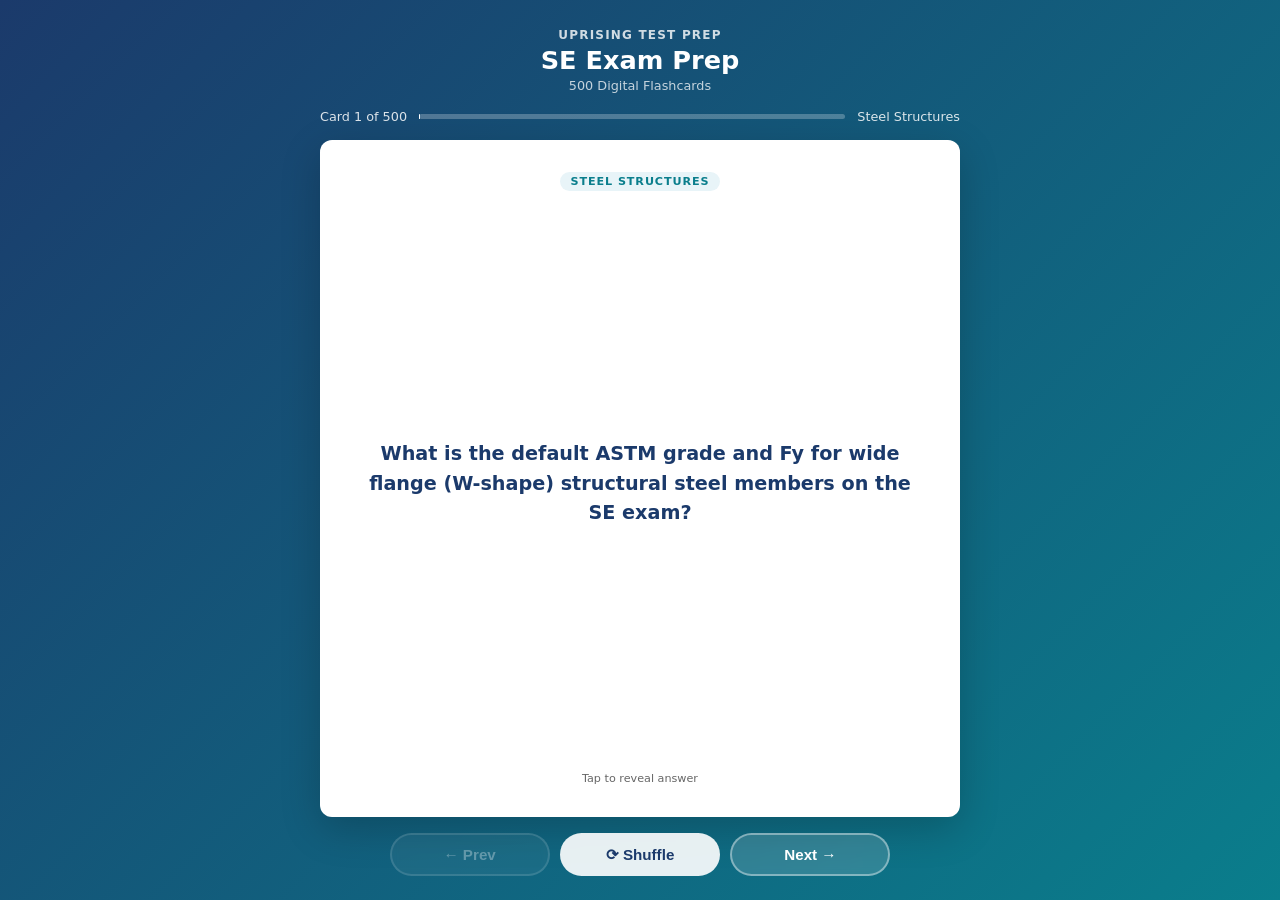
==== flashcards/index.html @ 805be584 "Deploy SE exam" ====
<!DOCTYPE html>
<html lang="en">
<head>
  <meta charset="UTF-8">
  <meta name="viewport" content="width=device-width, initial-scale=1.0">
  <title>SE Exam Prep — Flashcards</title>
  <style>
    :root {
      --blue:   #1B3A6B;
      --teal:   #0A7E8C;
      --ltblue: #E8F4F8;
      --white:  #FFFFFF;
      --text:   #1A1A1A;
      --muted:  #666;
      --radius: 12px;
    }
    * { box-sizing: border-box; margin: 0; padding: 0; }
    html, body { height: 100%; }
    body {
      font-family: 'Segoe UI', system-ui, sans-serif;
      background: linear-gradient(135deg, var(--blue) 0%, var(--teal) 100%);
      min-height: 100dvh;
      display: flex;
      flex-direction: column;
      align-items: center;
      padding: 1.25rem 1rem 1rem;
      gap: 0.75rem;
      overflow-x: hidden;
    }
    header { text-align: center; color: #fff; flex-shrink: 0; }
    header .brand { font-size: 0.75rem; font-weight: 700; letter-spacing: 0.1em; opacity: 0.8; text-transform: uppercase; }
    header h1 { font-size: 1.3rem; font-weight: 800; margin-top: 0.2rem; }
    header .subtitle { font-size: 0.8rem; opacity: 0.75; margin-top: 0.15rem; }
    #progress-info {
      display: flex; align-items: center; gap: 0.75rem;
      color: rgba(255,255,255,0.85); font-size: 0.8rem;
      flex-shrink: 0; width: 100%; max-width: 640px;
    }
    #progress-bar-track {
      flex: 1; background: rgba(255,255,255,0.25);
      border-radius: 4px; height: 5px;
    }
    #progress-bar-fill { height: 100%; background: #fff; border-radius: 4px; transition: width 0.3s; }
    .card-scene {
      width: 100%; max-width: 640px;
      perspective: 1200px;
      cursor: pointer;
      flex: 1; min-height: 0;
      display: flex; flex-direction: column;
    }
    .card-inner {
      position: relative; width: 100%;
      flex: 1; min-height: 0;
      transition: transform 0.55s cubic-bezier(.4,0,.2,1);
      transform-style: preserve-3d;
    }
    .card-scene.flipped .card-inner { transform: rotateY(180deg); }
    .card-face {
      position: absolute; inset: 0;
      backface-visibility: hidden; -webkit-backface-visibility: hidden;
      border-radius: var(--radius);
      display: flex; flex-direction: column;
      padding: 1.5rem 1.75rem;
      box-shadow: 0 12px 40px rgba(0,0,0,0.2);
      overflow: hidden;
    }
    .card-front { background: var(--white); align-items: center; justify-content: center; }
    .card-back  { background: var(--ltblue); transform: rotateY(180deg); }
    .card-badge {
      font-size: 0.7rem; font-weight: 700; text-transform: uppercase;
      letter-spacing: 0.08em;
      background: var(--ltblue); color: var(--teal);
      padding: 0.2rem 0.65rem; border-radius: 20px;
      margin-bottom: 0.85rem; flex-shrink: 0;
    }
    .card-back .card-badge { background: rgba(10,126,140,0.12); }
    .card-front .q-text {
      font-size: 1.1rem; font-weight: 600; color: var(--blue); line-height: 1.55;
      text-align: center; overflow-y: auto; flex: 1;
      display: flex; align-items: center; justify-content: center;
      scrollbar-width: thin; scrollbar-color: rgba(27,58,107,0.3) transparent;
    }
    .card-back .a-label { font-size: 0.7rem; font-weight: 700; color: var(--teal); text-transform: uppercase; letter-spacing: 0.08em; margin-bottom: 0.4rem; flex-shrink: 0; }
    .card-back .a-text  {
      font-size: 0.975rem; color: var(--text); line-height: 1.65;
      overflow-y: auto; flex: 1; min-height: 0; padding-right: 4px;
      scrollbar-width: thin; scrollbar-color: rgba(10,126,140,0.4) transparent;
    }
    .card-back .a-text::-webkit-scrollbar { width: 4px; }
    .card-back .a-text::-webkit-scrollbar-track { background: transparent; }
    .card-back .a-text::-webkit-scrollbar-thumb { background: rgba(10,126,140,0.4); border-radius: 4px; }
    .tap-hint { flex-shrink: 0; margin-top: 0.6rem; font-size: 0.7rem; color: var(--muted); text-align: center; }
    .card-back .tap-hint { color: var(--teal); opacity: 0.7; }
    .controls {
      display: flex; gap: 0.65rem; flex-wrap: nowrap;
      justify-content: center; flex-shrink: 0;
      width: 100%; max-width: 640px;
      padding-bottom: env(safe-area-inset-bottom, 0px);
    }
    .btn {
      padding: 0.6rem 1.2rem; border-radius: 50px;
      border: 2px solid rgba(255,255,255,0.4);
      background: rgba(255,255,255,0.15); color: #fff;
      font-weight: 700; font-size: 0.875rem; cursor: pointer;
      transition: all 0.2s; backdrop-filter: blur(4px);
      white-space: nowrap; flex: 1; max-width: 160px;
    }
    .btn:hover { background: rgba(255,255,255,0.3); border-color: rgba(255,255,255,0.7); }
    .btn:active { transform: scale(0.96); }
    .btn:disabled { opacity: 0.35; cursor: not-allowed; }
    .btn.btn-primary { background: rgba(255,255,255,0.9); color: var(--blue); border-color: transparent; }
    .btn.btn-primary:hover { background: #fff; }
    #loading { color: rgba(255,255,255,0.8); font-size: 1rem; text-align: center; padding: 3rem; flex: 1; }
    @media (min-width: 768px) {
      body { padding: 1.75rem 1.5rem 1.5rem; gap: 1rem; }
      header h1 { font-size: 1.6rem; }
      .card-face { padding: 2rem 2.5rem; }
      .card-front .q-text { font-size: 1.2rem; }
      .card-back .a-text { font-size: 1.05rem; }
      .btn { font-size: 0.95rem; padding: 0.65rem 1.4rem; }
    }
    @media (max-width: 380px) {
      body { padding: 0.75rem; gap: 0.5rem; }
      header .brand { font-size: 0.65rem; }
      header h1 { font-size: 1.1rem; }
      header .subtitle { display: none; }
      .card-face { padding: 1rem 1.1rem; }
      .card-front .q-text { font-size: 0.975rem; }
      .card-back .a-text { font-size: 0.875rem; }
      .btn { font-size: 0.8rem; padding: 0.5rem 0.75rem; }
    }
  </style>
</head>
<body>
<header>
  <div class="brand">Uprising Test Prep</div>
  <h1>SE Exam Prep</h1>
  <div class="subtitle">500 Digital Flashcards</div>
</header>
<div id="progress-info">
  <span id="card-counter">Card 1 of 500</span>
  <div id="progress-bar-track"><div id="progress-bar-fill" style="width:0%"></div></div>
  <span id="domain-label"></span>
</div>
<div id="loading">Loading flashcards...</div>
<div class="card-scene" id="card-scene" style="display:none" onclick="flipCard()">
  <div class="card-inner" id="card-inner">
    <div class="card-face card-front">
      <div class="card-badge" id="front-badge"></div>
      <div class="q-text" id="q-text"></div>
      <div class="tap-hint">Tap to reveal answer</div>
    </div>
    <div class="card-face card-back">
      <div class="card-badge" id="back-badge">Answer</div>
      <div class="a-label">Answer</div>
      <div class="a-text" id="a-text"></div>
      <div class="tap-hint">Tap to flip back</div>
    </div>
  </div>
</div>
<div class="controls" id="controls" style="display:none">
  <button class="btn" id="prev-btn" onclick="event.stopPropagation();move(-1)" disabled>&#8592; Prev</button>
  <button class="btn btn-primary" onclick="event.stopPropagation();shuffleCards()">&#10227; Shuffle</button>
  <button class="btn" id="next-btn" onclick="event.stopPropagation();move(1)">Next &#8594;</button>
</div>
<script>
const DOMAIN_LABELS = {
  steel_structures: "Steel Structures",
  concrete_structures: "Concrete Structures",
  wood_structures: "Wood Structures",
  masonry_structures: "Masonry Structures",
  foundations_and_retaining_structures: "Foundations and Retaining Structures",
  loads_lateral_earth_pressure_and_analysis_methods: "Loads Lateral Earth Pressure and Analysis Methods",
  connections_and_joints: "Connections and Joints",
  conceptual_design_project_planning_and_documentation: "Conceptual Design Project Planning and Documentation",
};
let cards   = [];
let current = 0;
async function init() {
  try {
    const res = await fetch('flashcards.json');
    if (!res.ok) throw new Error('Network error');
    cards = await res.json();
    document.getElementById('loading').style.display    = 'none';
    document.getElementById('card-scene').style.display = 'flex';
    document.getElementById('controls').style.display   = 'flex';
    show();
  } catch (e) {
    document.getElementById('loading').textContent = 'Error loading flashcards. Please try refreshing.';
  }
}
function domainLabel(key) {
  return DOMAIN_LABELS[key] || key.replace(/_/g, ' ').replace(/\b\w/g, c => c.toUpperCase());
}
function show() {
  const c = cards[current];
  document.getElementById('card-scene').classList.remove('flipped');
  document.getElementById('a-text').scrollTop = 0;
  const label = domainLabel(c.domain || c.chapter || '');
  document.getElementById('q-text').textContent       = c.front;
  document.getElementById('a-text').textContent       = c.back;
  document.getElementById('front-badge').textContent  = label;
  document.getElementById('back-badge').textContent   = label;
  document.getElementById('card-counter').textContent = `Card ${current+1} of ${cards.length}`;
  document.getElementById('domain-label').textContent = label;
  document.getElementById('progress-bar-fill').style.width = `${((current+1)/cards.length*100).toFixed(1)}%`;
  document.getElementById('prev-btn').disabled = current === 0;
  document.getElementById('next-btn').disabled = current === cards.length - 1;
}
function flipCard() { document.getElementById('card-scene').classList.toggle('flipped'); }
function move(dir) {
  const next = current + dir;
  if (next < 0 || next >= cards.length) return;
  current = next; show();
}
function shuffleCards() {
  for (let i = cards.length - 1; i > 0; i--) {
    const j = Math.floor(Math.random() * (i+1));
    [cards[i], cards[j]] = [cards[j], cards[i]];
  }
  current = 0; show();
}
document.addEventListener('keydown', e => {
  if (e.key === 'ArrowRight' || e.key === 'ArrowDown') move(1);
  else if (e.key === 'ArrowLeft' || e.key === 'ArrowUp') move(-1);
  else if (e.key === ' ' || e.key === 'Enter') { e.preventDefault(); flipCard(); }
});
init();
</script>
</body>
</html>
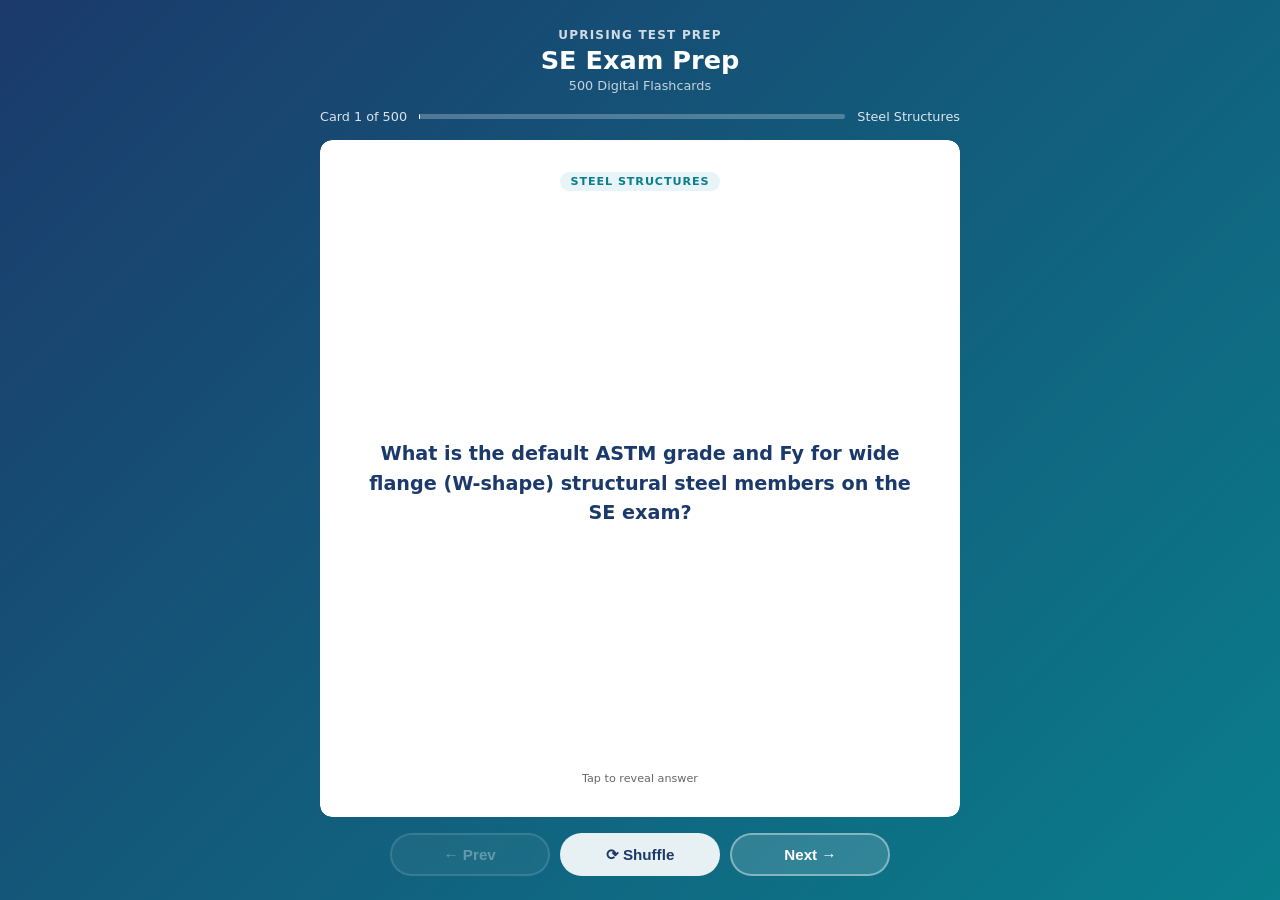
==== commit 51a25810: "Flashcards: clip the answer at the card so it cannot cover Prev/Next in Safari and on iOS" ====
--- a/flashcards/index.html
+++ b/flashcards/index.html
@@ -19,7 +19,12 @@
     body {
       font-family: 'Segoe UI', system-ui, sans-serif;
       background: linear-gradient(135deg, var(--blue) 0%, var(--teal) 100%);
-      min-height: 100dvh;
+      /* Pinned, not min-height: the page must never grow, or the controls
+         get pushed below the fold on iOS where 100dvh and height:100%
+         disagree. The height:100% rule above is the pre-dvh fallback. */
+      height: 100dvh;
+      max-height: 100dvh;
+      overflow: hidden;
       display: flex;
       flex-direction: column;
       align-items: center;
@@ -47,6 +52,13 @@
       cursor: pointer;
       flex: 1; min-height: 0;
       display: flex; flex-direction: column;
+    
+      /* WebKit does not clip overflow inside a preserve-3d context, so the
+         answer pane's own clip is dropped and a long answer paints over the
+         Prev/Next row. This element only sets the perspective and is NOT
+         itself in the 3D context, so its clip is honoured in every engine. */
+      overflow: hidden;
+      border-radius: var(--radius);
     }
     .card-inner {
       position: relative; width: 100%;
@@ -63,6 +75,12 @@
       padding: 1.5rem 1.75rem;
       box-shadow: 0 12px 40px rgba(0,0,0,0.2);
       overflow: hidden;
+    
+      /* Painting through a mask forces WebKit to allocate a real clipping
+         layer for a 3D-transformed element, which is what makes the
+         overflow:hidden and the rounded corners above actually apply. */
+      -webkit-mask-image: -webkit-radial-gradient(#fff, #000);
+              mask-image: radial-gradient(#fff, #000);
     }
     .card-front { background: var(--white); align-items: center; justify-content: center; }
     .card-back  { background: var(--ltblue); transform: rotateY(180deg); }
@@ -85,6 +103,9 @@
       font-size: 0.975rem; color: var(--text); line-height: 1.65;
       overflow-y: auto; flex: 1; min-height: 0; padding-right: 4px;
       scrollbar-width: thin; scrollbar-color: rgba(10,126,140,0.4) transparent;
+    
+      -webkit-overflow-scrolling: touch;
+      overscroll-behavior: contain;
     }
     .card-back .a-text::-webkit-scrollbar { width: 4px; }
     .card-back .a-text::-webkit-scrollbar-track { background: transparent; }
